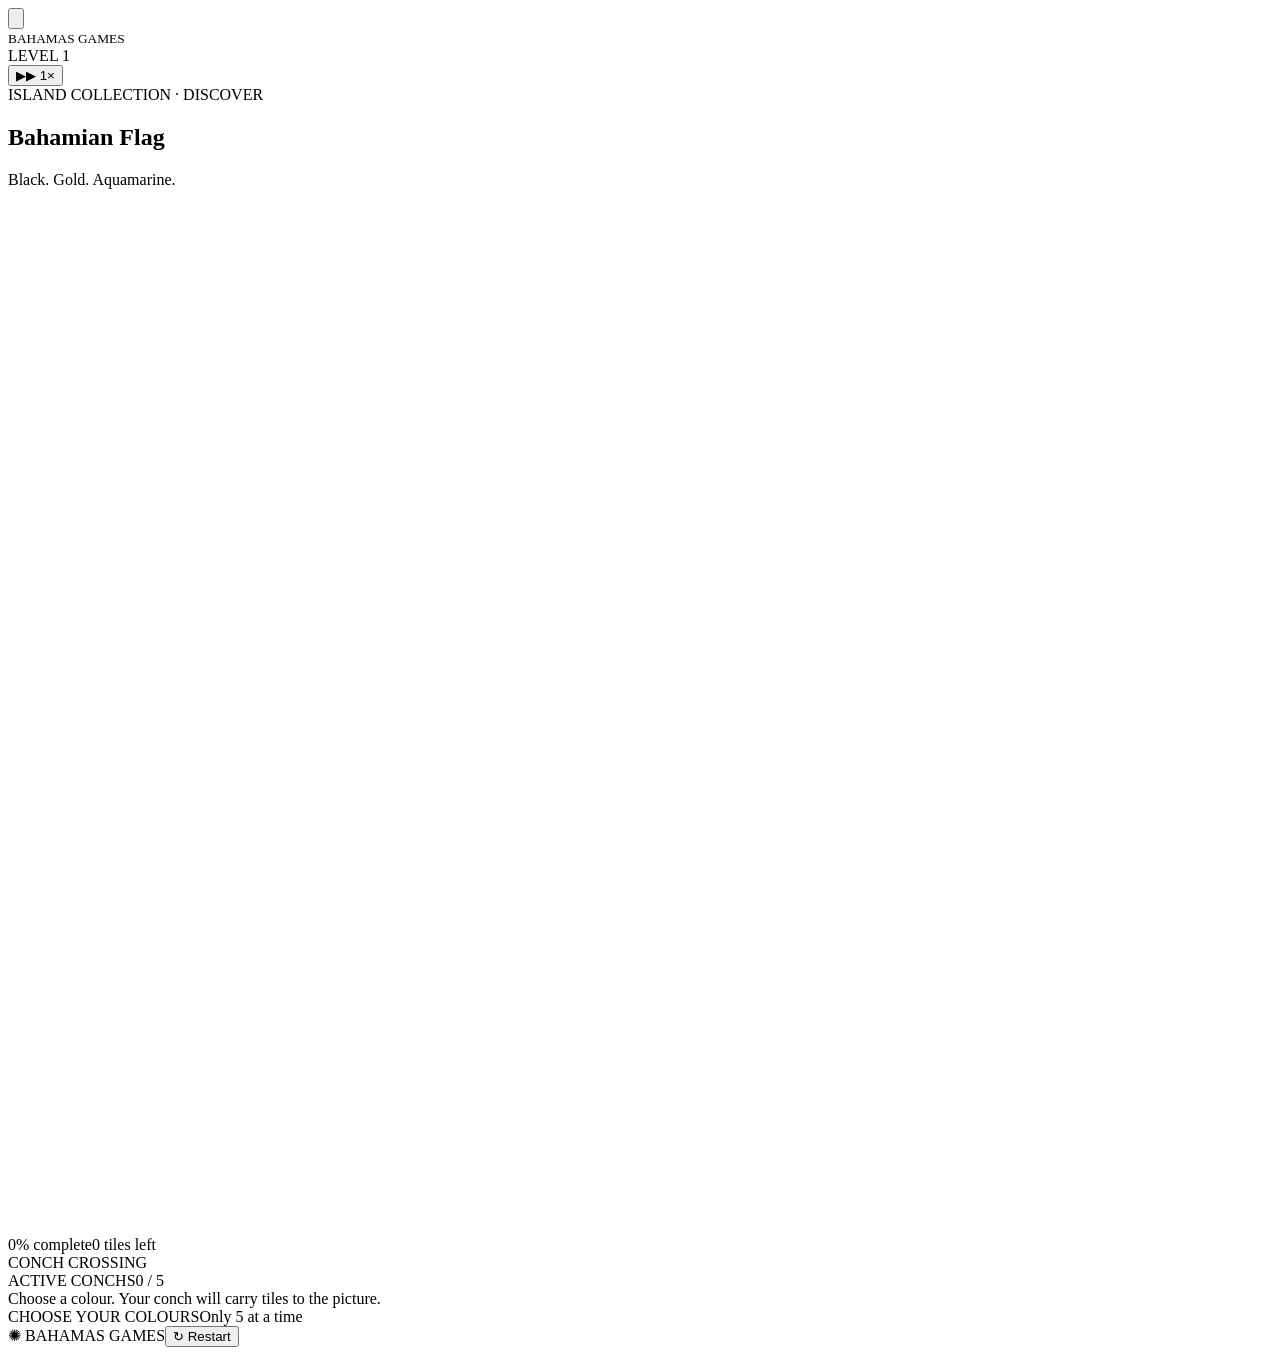
==== play.html @ c4a9eb8a "Add editable Conch Crawl source: play.html" ====
<!doctype html>
<html lang="en">
<head>
 <meta charset="utf-8">
 <meta name="viewport" content="width=device-width,initial-scale=1,viewport-fit=cover,maximum-scale=1, user-scalable=no">
 <meta name="theme-color" content="#e8b381">
 <meta name="apple-mobile-web-app-capable" content="yes">
 <meta name="apple-mobile-web-app-status-bar-style" content="default">
 <meta name="description" content="Conch Crawl — a playful Bahamian pixel puzzle. Send your queen conchs to colour 30 iconic island scenes.">
 <title>Conch Crawl · Bahamas Games</title>
 <link rel="stylesheet" href="styles.css">
</head>
<body>
 <main id="game" aria-label="Conch Crawl, a Bahamas puzzle game">
  <div class="wood-grain" aria-hidden="true"></div>
  <header class="top-bar">
   <button class="icon-button" id="settingsButton" type="button" aria-label="Game settings"><svg viewBox="0 0 24 24" aria-hidden="true"><path d="M12 2.75l1.47 2.37 2.77.46.9 2.63 2.35 1.5-.49 2.71.49 2.71-2.35 1.5-.9 2.63-2.77.46L12 22.25l-1.47-2.37-2.77-.46-.9-2.63-2.35-1.5.49-2.71-.49-2.71 2.35-1.5.9-2.63 2.77-.46L12 2.75z" fill="currentColor" stroke="white" stroke-width=".8"/><circle cx="12" cy="12.5" r="3.2" fill="#59416f"/></svg></button>
   <div class="level-group"><small>BAHAMAS GAMES</small><div id="levelLabel" class="level-label">LEVEL 1</div></div>
   <button id="speedButton" class="speed-button" aria-label="Conch speed, currently 1 times">▶▶ <span id="speedText">1×</span></button>
  </header>
  <section class="art-panel" aria-label="Pixel artwork to complete">
   <div class="art-panel-inner">
    <div class="board-head"><div class="board-kicker">ISLAND COLLECTION <span id="chapterLabel">· DISCOVER</span></div><h1 id="artTitle">Bahamian Flag</h1><p id="artCaption">Black. Gold. Aquamarine.</p></div>
    <div class="art-container"><svg id="board" role="img" aria-label="Puzzle board" viewBox="0 0 32 26" preserveAspectRatio="xMidYMid meet"></svg></div>
    <div class="panel-foot"><div class="progress-track"><div class="progress-fill" id="progressFill"></div></div><div class="progress-copy"><span id="progressText">0% complete</span><span id="remainingText">0 tiles left</span></div></div>
   </div>
  </section>
  <div class="conch-runway" aria-hidden="true"><span class="runway-line"></span><span class="runway-label">CONCH CROSSING</span><span class="runway-line"></span></div>
  <div id="workers" class="worker-layer" aria-hidden="true"></div>
  <section class="dock" aria-label="Five active conch positions">
   <div class="dock-caption"><span>ACTIVE CONCHS</span><span id="slotStatus">0 / 5</span></div>
   <div id="slots" class="slots">
    <div class="slot" data-slot="0"></div><div class="slot" data-slot="1"></div><div class="slot" data-slot="2"></div><div class="slot" data-slot="3"></div><div class="slot" data-slot="4"></div>
   </div>
   <div class="dock-help" id="hint" aria-live="polite">Choose a colour. Your conch will carry tiles to the picture.</div>
  </section>
  <section class="supply-area" aria-label="Available numbered colours">
   <div class="supply-head"><span>CHOOSE YOUR COLOURS</span><span>Only 5 at a time</span></div>
   <div class="supply-columns" id="supplyColumns"><div class="supply-column"></div><div class="supply-column"></div><div class="supply-column"></div></div>
  </section>
  <footer class="bottom-bar"><span class="logo-mark"><span class="logo-icon">✺</span> BAHAMAS GAMES</span><button class="restart-mini" id="restartButton" type="button">↻ Restart</button></footer>
  <div id="dialogBackdrop" class="dialog-backdrop" role="presentation" hidden><div class="dialog" role="dialog" aria-modal="true" aria-labelledby="dialogTitle"><div class="dialog-illustration" id="dialogIcon">🐚</div><h2 id="dialogTitle"></h2><p id="dialogBody"></p><div class="dialog-actions" id="dialogActions"></div></div></div>
  <div id="toast" class="toast" role="status" aria-live="polite"></div>
 </main>
 <script src="levels.js"></script>
 <script src="game.js"></script>
</body>
</html>
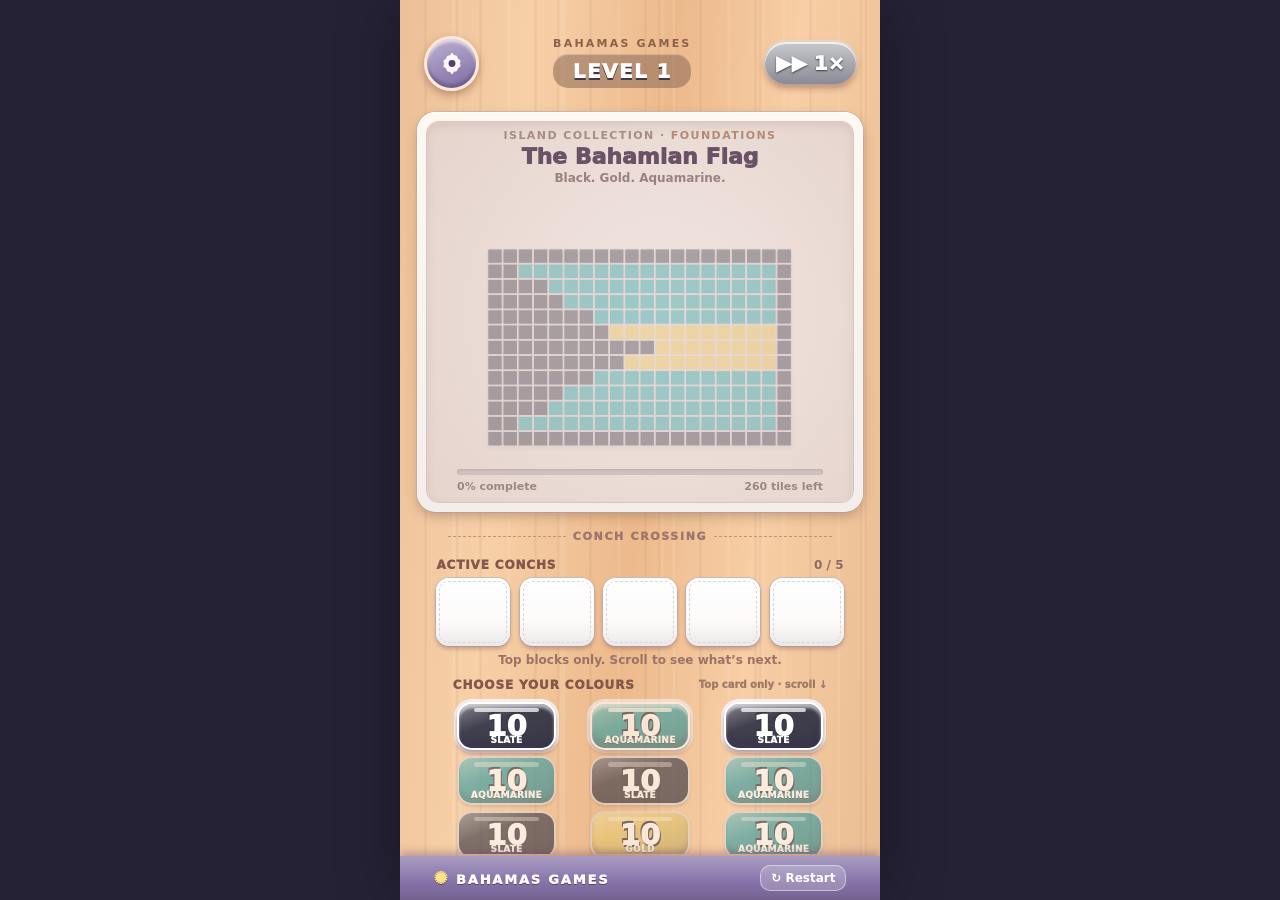
==== commit ef2213c8: "Clarify top-card-only selection guidance" ====
--- a/play.html
+++ b/play.html
@@ -35,7 +35,7 @@
    <div class="dock-help" id="hint" aria-live="polite">Choose a colour. Your conch will carry tiles to the picture.</div>
   </section>
   <section class="supply-area" aria-label="Available numbered colours">
-   <div class="supply-head"><span>CHOOSE YOUR COLOURS</span><span>Only 5 at a time</span></div>
+   <div class="supply-head"><span>CHOOSE YOUR COLOURS</span><span>Top card only · scroll ↓</span></div>
    <div class="supply-columns" id="supplyColumns"><div class="supply-column"></div><div class="supply-column"></div><div class="supply-column"></div></div>
   </section>
   <footer class="bottom-bar"><span class="logo-mark"><span class="logo-icon">✺</span> BAHAMAS GAMES</span><button class="restart-mini" id="restartButton" type="button">↻ Restart</button></footer>
--- a/styles.css
+++ b/styles.css
@@ -0,0 +1,81 @@
+:root{color-scheme:light;--slate:#454257;--cream:#fffbf6;--teal:#1c9da5;--gold:#f4c562;--shadow:rgba(89,58,48,.28)}
+*{box-sizing:border-box;-webkit-tap-highlight-color:transparent}
+html,body{margin:0;width:100%;min-height:100%;overscroll-behavior:none}
+body{display:flex;align-items:center;justify-content:center;background:#252236;font-family:ui-rounded,"Trebuchet MS",system-ui,-apple-system,sans-serif;color:var(--slate)}
+button{font-family:inherit;border:none;appearance:none;cursor:pointer;touch-action:manipulation}
+button:focus-visible{outline:3px solid #047d9d;outline-offset:3px}
+#game{position:relative;isolation:isolate;width:min(100%,480px);height:100dvh;height:100svh;min-height:520px;max-height:1080px;overflow:hidden;background:repeating-linear-gradient(90deg,transparent 0 24px,#9b64491b 25px 26px,transparent 27px 52px,#fff4e51b 53px 55px),linear-gradient(95deg,#ecc098 0%,#f7d0a8 24%,#ecb98b 50%,#f7cea5 72%,#eabd92 100%);box-shadow:0 0 60px #0005}
+.wood-grain{position:absolute;inset:0;pointer-events:none;z-index:-1;background:repeating-linear-gradient(90deg,transparent 0 56px,#a9734f15 56.5px 58px,#fff8e21a 59px 60px,transparent 63px 101px);opacity:.9}
+.top-bar{position:absolute;z-index:3;top:4%;height:6%;width:100%;padding:0 5.1%;display:flex;align-items:center;justify-content:space-between}
+.icon-button{border-radius:50%;width:clamp(39px,11vw,55px);height:clamp(39px,11vw,55px);display:grid;place-items:center;background:linear-gradient(160deg,#bdb1d1,#7e6ba1);border:3px solid #fce8d7;color:#fdf8ff;box-shadow:inset 0 -4px 3px #53447277,inset 0 3px 3px #fff9,0 4px 8px #85584180}
+.icon-button svg{width:26px;height:26px}
+.level-group{text-align:center;line-height:1.1}.level-group small{display:block;letter-spacing:.2em;font-size:clamp(8px,2vw,11px);color:#8d604b;font-weight:900;margin-bottom:4px}
+.level-label{border-radius:15px;background:#89645485;color:#fff;padding:6px 19px;font-size:clamp(14px,3.7vw,20px);text-shadow:0 2px 0 #453846;letter-spacing:.07em;font-weight:1000;box-shadow:inset 0 1px 1px #fff5}
+.speed-button{color:white;font-weight:1000;font-size:clamp(14px,4vw,20px);text-shadow:0 1px 2px #373944;border-radius:24px;background:linear-gradient(#c9cacd,#898a95);box-shadow:inset 0 2px #fffb,0 4px 6px #85584188,0 0 0 2px #ead8c6;padding:9px 11px;min-width:77px}
+.art-panel{position:absolute;top:12.4%;left:3.6%;width:92.8%;height:44.5%;padding:10px;background:linear-gradient(#fcf8f2,#f3eeeb);border-radius:19px;box-shadow:0 5px 11px #926d5b74,inset 0 1px 2px #fff,0 0 0 1px #d4baa6}
+.art-panel-inner{position:relative;width:100%;height:100%;border-radius:12px;box-shadow:inset 0 4px 10px #91756c27,0 0 0 1px #dbc6ba;background:radial-gradient(circle at 55% 50%,#f1e5e1,#e6d4cd)}
+.board-head{position:absolute;top:2%;width:100%;text-align:center;z-index:2;pointer-events:none}
+.board-kicker{font-size:clamp(8px,2vw,11px);letter-spacing:.13em;color:#a58d83;font-weight:900}
+.board-kicker span{color:#b38a74}
+.board-head h1{margin:3px 0 0;font-size:clamp(14px,4.3vw,22px);font-weight:1000;line-height:1.1;color:#695266}
+.board-head p{margin:2px 0 0;font-size:clamp(9px,2.2vw,12px);font-weight:650;color:#9a8082}
+.art-container{position:absolute;left:3%;width:94%;height:72%;top:17.5%;display:flex;align-items:center;justify-content:center}
+#board{height:100%;width:100%;max-width:100%;max-height:100%;overflow:visible;filter:drop-shadow(0 3px 1px #665b5f20)}
+.cell-base{fill:#b9aeb2;stroke:#e1d3d1;stroke-width:.065;opacity:.38}
+.cell-placed{stroke:#463c4b;stroke-width:.052}
+.place-shine{animation:shine .26s cubic-bezier(.15,1.4,.5,1);transform-origin:center;transform-box:fill-box}
+@keyframes shine{from{opacity:.2;transform:scale(.45)}to{opacity:1;transform:scale(1)}}
+.panel-foot{position:absolute;left:7%;right:7%;bottom:2.4%}
+.progress-track{height:6px;border-radius:9px;overflow:hidden;background:#d1c2c0;box-shadow:inset 0 1px 3px #8f778855}
+.progress-fill{height:100%;width:0;background:linear-gradient(90deg,#61b8be,#168e9c);border-radius:inherit;transition:width .2s}
+.progress-copy{display:flex;justify-content:space-between;font-size:clamp(8px,2.1vw,11px);font-weight:850;color:#9c8587;margin-top:5px}
+.conch-runway{position:absolute;top:58.6%;left:10%;right:10%;height:2%;display:flex;align-items:center;gap:7px;color:#9c776d;font-size:clamp(8px,2vw,11px);font-weight:950;letter-spacing:.15em}
+.runway-line{flex:1;border-top:1.5px dashed #c49376}
+.worker-layer{position:absolute;inset:0;pointer-events:none;z-index:5}
+.worker{position:absolute;width:clamp(29px,7.7%,40px);aspect-ratio:1;will-change:left,top;transform:translate(-50%,-50%);filter:drop-shadow(0 3px 2px #6c4e4966);transition:left 400ms linear,top 400ms linear}
+.worker svg{width:100%;height:100%;overflow:visible;animation:conch-bob .3s ease-in-out infinite alternate}
+.worker.reverse svg{transform:scaleX(-1)}
+@keyframes conch-bob{from{transform:translateY(0) rotate(-2deg)}to{transform:translateY(-2px) rotate(3deg)}}
+.worker .cargo{fill:var(--cargo,#ec75b3);stroke:#594f58;stroke-width:.8}
+.dock{position:absolute;top:62%;left:7.6%;right:7.6%;height:12%}
+.dock-caption,.supply-head{display:flex;justify-content:space-between;align-items:center;font-size:clamp(9px,2.2vw,12px);font-weight:1000;letter-spacing:.07em;color:#83584b;margin-bottom:6px}
+.dock-caption span:last-child{color:#8a6d62;font-weight:900;letter-spacing:0}
+.slots{display:grid;grid-template-columns:repeat(5,minmax(0,1fr));gap:2.3%;height:63%}
+.slot{position:relative;display:flex;flex-direction:column;align-items:center;justify-content:center;background:linear-gradient(#ffffff,#fcfaf9 65%,#ebe8e9);border-radius:13px;box-shadow:0 3px 4px #855b5b6a,inset 0 1px 2px #fff,0 0 0 1px #ccbdba;color:#b0a2a3;font-weight:950}
+.slot::before{content:"";position:absolute;inset:3px;border-radius:9px;border:1px dashed #dcd5d5}
+.slot.active::before{border:1px solid #fff6}
+.slot.active{box-shadow:0 4px 8px #7f575ba1,0 0 0 2px #fff6;background:linear-gradient(165deg,var(--slot-col),#f5ece3)}
+.slot .slot-number{position:absolute;bottom:4px;right:7px;color:white;text-shadow:1px 1px #3c3848,-1px 1px #3c3848;font-size:clamp(11px,3vw,16px);z-index:1}
+.slot .slot-icon{font-size:clamp(16px,4vw,24px);filter:drop-shadow(0 1px 1px #45394855);z-index:1;transform:rotate(-20deg)}
+.dock-help{text-align:center;margin-top:7px;font-size:clamp(9px,2vw,12px);font-weight:700;color:#9c7266;min-height:14px}
+.supply-area{position:absolute;left:11%;right:11%;top:75.3%;height:19.8%}
+.supply-head{margin-bottom:7px}
+.supply-head span:last-child{letter-spacing:0;color:#a17b68;font-size:clamp(8px,2vw,10px)}
+.supply-columns{display:grid;grid-template-columns:repeat(3,minmax(0,1fr));gap:7%;height:87%;min-height:0}
+.supply-column{display:flex;flex-direction:column;gap:6px;min-width:0;min-height:0;overflow-y:auto;overscroll-behavior:contain;padding:3px 4px 7px;scrollbar-width:thin;scrollbar-color:#b98a73 transparent}
+.ammo-card{position:relative;flex:0 0 auto;height:clamp(34px,5.4svh,56px);width:100%;display:flex;align-items:center;justify-content:center;border-radius:15px;color:white;box-shadow:inset 0 -8px 5px #33304842,inset 0 4px 3px #fff9,0 4px 4px #7f565e80,0 0 0 3px #f5eeed;border:2px solid #fff;text-shadow:-1px -2px #373849,1px 2px #373849;font-size:clamp(19px,6vw,29px);font-weight:1000;transition:transform .12s,filter .12s,opacity .12s}
+.ammo-card:before{position:absolute;content:"";height:10%;top:9%;left:16%;right:16%;background:#fffb;border-radius:90px}
+.ammo-card small{position:absolute;bottom:3px;font-size:clamp(6px,1.5vw,9px);font-weight:1000;letter-spacing:.03em;text-transform:uppercase;text-shadow:0 1px #4448}
+.ammo-card:active:not(:disabled){transform:translateY(2px) scale(.97)}
+.ammo-card:disabled{opacity:.34;filter:grayscale(.45);cursor:not-allowed}
+.ammo-card.preview{opacity:.65;box-shadow:inset 0 -6px 4px #3c334733,0 2px 3px #8b686255;border-color:#e4d3ce;filter:saturate(.74);cursor:default}
+.ammo-card.preview:before{opacity:.5}
+.empty-supply{border:2px dashed #ce9c78;border-radius:14px;opacity:.35;min-height:25%;display:grid;place-items:center;font-size:12px}
+.bottom-bar{position:absolute;bottom:0;left:0;right:0;height:4.9%;display:flex;justify-content:space-between;align-items:center;padding:0 7%;background:linear-gradient(#aa9bc1,#8573aa 60%,#74618f);box-shadow:0 -3px 9px #67467371;color:white;z-index:4}
+.logo-mark{font-size:clamp(8px,2.35vw,13px);letter-spacing:.14em;font-weight:1000;text-shadow:0 1px #554766}
+.logo-icon{color:#ffe38b;font-size:17px}
+.restart-mini{background:#ffffff35;border:1px solid #fff7;padding:5px 10px;color:white;border-radius:10px;font-weight:900;font-size:clamp(10px,2.4vw,12px)}
+.toast{position:absolute;left:12%;right:12%;top:59%;z-index:20;border-radius:22px;background:#3e3545e8;color:white;font-size:12px;line-height:1.35;font-weight:850;text-align:center;padding:11px 14px;opacity:0;transform:translateY(6px);pointer-events:none;transition:opacity .15s,transform .15s}
+.toast.visible{opacity:1;transform:translateY(0)}
+.dialog-backdrop{position:absolute;inset:0;z-index:30;background:#2420319c;display:flex;align-items:center;justify-content:center;padding:7%}
+.dialog-backdrop[hidden]{display:none}
+.dialog{background:linear-gradient(#fffdfa,#f3e9dc);border:6px solid #fffbf3;border-radius:28px;box-shadow:0 14px 35px #271d2e91;max-height:85%;width:100%;padding:18px 22px;overflow:auto;text-align:center}
+.dialog-illustration{font-size:42px;line-height:1.1}.dialog h2{color:#524155;font-size:clamp(23px,6vw,33px);margin:7px 0}.dialog p{font-size:clamp(12px,3.5vw,16px);line-height:1.5;color:#79646b;margin:7px 0 16px}.dialog-actions{display:grid;gap:9px}
+.dialog-actions button,.dialog select{border-radius:13px;padding:12px;background:linear-gradient(#43b8c0,#13818e);color:#fff;font-size:15px;font-weight:950;box-shadow:inset 0 2px #fff7,0 3px #146876}
+.dialog-actions button.secondary{background:linear-gradient(#c4b6bb,#a798a5);box-shadow:inset 0 2px #fff7,0 3px #7d6b77}
+.dialog select{width:100%;background:#fff;color:#514354;border:1px solid #b9a9ac;margin:4px 0 12px;box-shadow:none}
+@media(max-height:670px){.top-bar{top:2.3%}.art-panel{top:10%;height:43.4%}.conch-runway{top:56%}.dock{top:59%}.supply-area{top:75%;height:19%}.dock-help{margin-top:4px}.supply-column{gap:4px}.supply-head,.dock-caption{margin-bottom:3px}}
+@media(min-width:481px){#game{height:min(100dvh,1000px);border-radius:0}body{padding:0}}
+@media(prefers-reduced-motion:reduce){*,*:before,*:after{animation-duration:.01ms!important}}
+.ammo-card.buried{opacity:.63;filter:saturate(.8);cursor:not-allowed}
+.supply-column::-webkit-scrollbar{width:3px}.supply-column::-webkit-scrollbar-thumb{background:#b98a73;border-radius:12px}
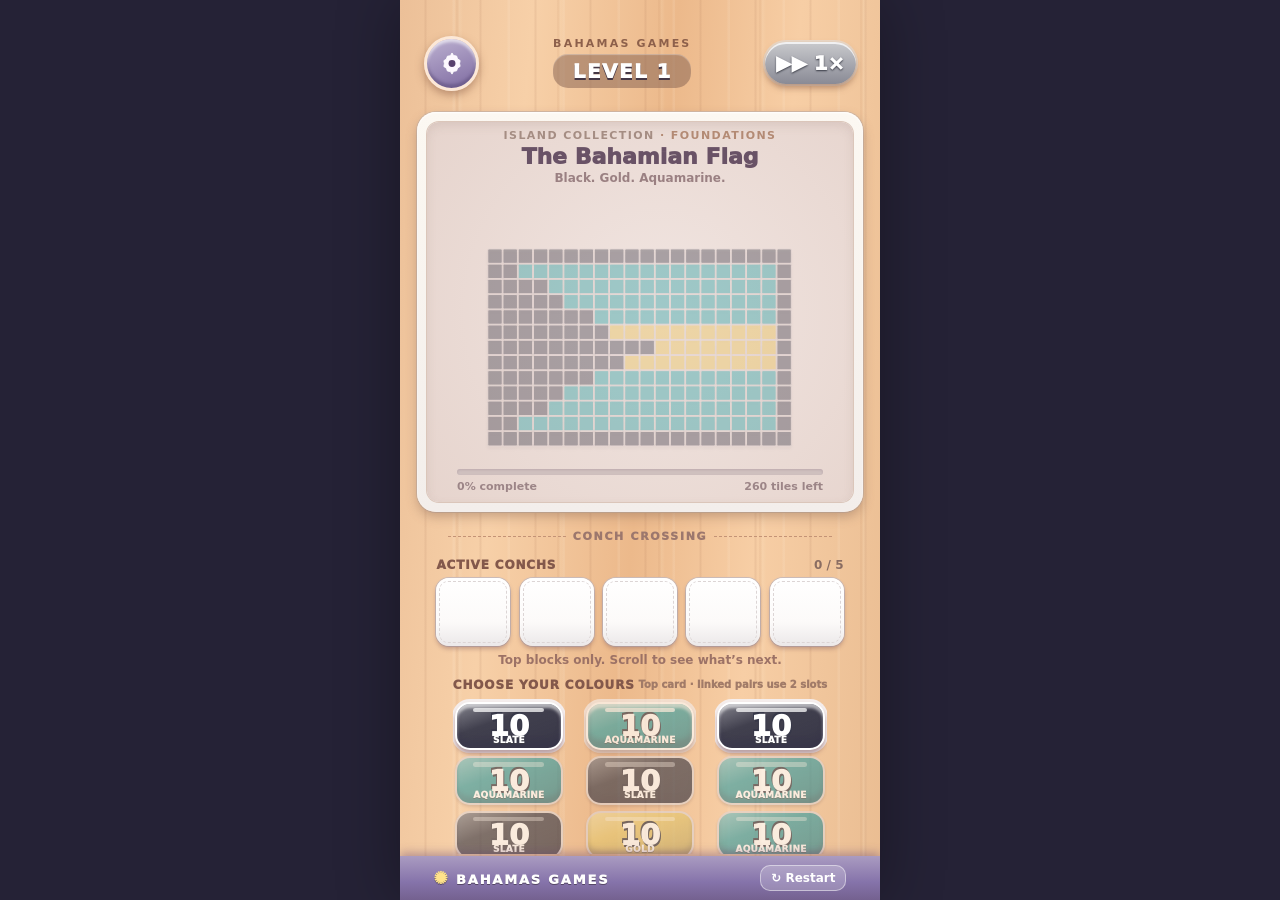
==== commit 53b9bea5: "Update play.html for linked two-colour conchs" ====
--- a/play.html
+++ b/play.html
@@ -35,7 +35,7 @@
    <div class="dock-help" id="hint" aria-live="polite">Choose a colour. Your conch will carry tiles to the picture.</div>
   </section>
   <section class="supply-area" aria-label="Available numbered colours">
-   <div class="supply-head"><span>CHOOSE YOUR COLOURS</span><span>Top card only · scroll ↓</span></div>
+   <div class="supply-head"><span>CHOOSE YOUR COLOURS</span><span>Top card · linked pairs use 2 slots</span></div>
    <div class="supply-columns" id="supplyColumns"><div class="supply-column"></div><div class="supply-column"></div><div class="supply-column"></div></div>
   </section>
   <footer class="bottom-bar"><span class="logo-mark"><span class="logo-icon">✺</span> BAHAMAS GAMES</span><button class="restart-mini" id="restartButton" type="button">↻ Restart</button></footer>
--- a/styles.css
+++ b/styles.css
@@ -51,7 +51,7 @@
 .supply-area{position:absolute;left:11%;right:11%;top:75.3%;height:19.8%}
 .supply-head{margin-bottom:7px}
 .supply-head span:last-child{letter-spacing:0;color:#a17b68;font-size:clamp(8px,2vw,10px)}
-.supply-columns{display:grid;grid-template-columns:repeat(3,minmax(0,1fr));gap:7%;height:87%;min-height:0}
+.supply-columns{display:grid;grid-template-columns:repeat(var(--stack-count,3),minmax(0,1fr));gap:5%;height:87%;min-height:0}
 .supply-column{display:flex;flex-direction:column;gap:6px;min-width:0;min-height:0;overflow-y:auto;overscroll-behavior:contain;padding:3px 4px 7px;scrollbar-width:thin;scrollbar-color:#b98a73 transparent}
 .ammo-card{position:relative;flex:0 0 auto;height:clamp(34px,5.4svh,56px);width:100%;display:flex;align-items:center;justify-content:center;border-radius:15px;color:white;box-shadow:inset 0 -8px 5px #33304842,inset 0 4px 3px #fff9,0 4px 4px #7f565e80,0 0 0 3px #f5eeed;border:2px solid #fff;text-shadow:-1px -2px #373849,1px 2px #373849;font-size:clamp(19px,6vw,29px);font-weight:1000;transition:transform .12s,filter .12s,opacity .12s}
 .ammo-card:before{position:absolute;content:"";height:10%;top:9%;left:16%;right:16%;background:#fffb;border-radius:90px}
@@ -77,5 +77,16 @@
 @media(max-height:670px){.top-bar{top:2.3%}.art-panel{top:10%;height:43.4%}.conch-runway{top:56%}.dock{top:59%}.supply-area{top:75%;height:19%}.dock-help{margin-top:4px}.supply-column{gap:4px}.supply-head,.dock-caption{margin-bottom:3px}}
 @media(min-width:481px){#game{height:min(100dvh,1000px);border-radius:0}body{padding:0}}
 @media(prefers-reduced-motion:reduce){*,*:before,*:after{animation-duration:.01ms!important}}
+
 .ammo-card.buried{opacity:.63;filter:saturate(.8);cursor:not-allowed}
 .supply-column::-webkit-scrollbar{width:3px}.supply-column::-webkit-scrollbar-thumb{background:#b98a73;border-radius:12px}
+
+/* Paired colour blocks use a visible connecting rod, like the late-game example. */
+.supply-columns{position:relative;isolation:isolate}
+.supply-column{position:relative;z-index:2;padding-left:2px;padding-right:2px}
+.pair-links{position:absolute;inset:0;overflow:hidden;pointer-events:none;z-index:1}
+.pair-link{position:absolute;height:9px;background:linear-gradient(#e7a9df,#a763b5);box-shadow:0 2px 2px #583c6580,inset 0 2px #fff5;border-radius:3px}
+.ammo-card.paired{box-shadow:inset 0 -8px 5px #33304842,inset 0 4px 3px #fff9,0 4px 4px #7f565e80,0 0 0 2px #fce5ff;border-color:#fff4fa}
+.pair-mark{position:absolute;top:1px;right:3px;padding:1px 2px;border-radius:4px;background:#4829569c;color:white;font-size:10px;line-height:1}
+.supply-columns[style*="4"] .ammo-card{font-size:clamp(16px,5vw,25px)}
+.supply-columns[style*="4"] .ammo-card small{font-size:clamp(5px,1.3vw,8px)}
